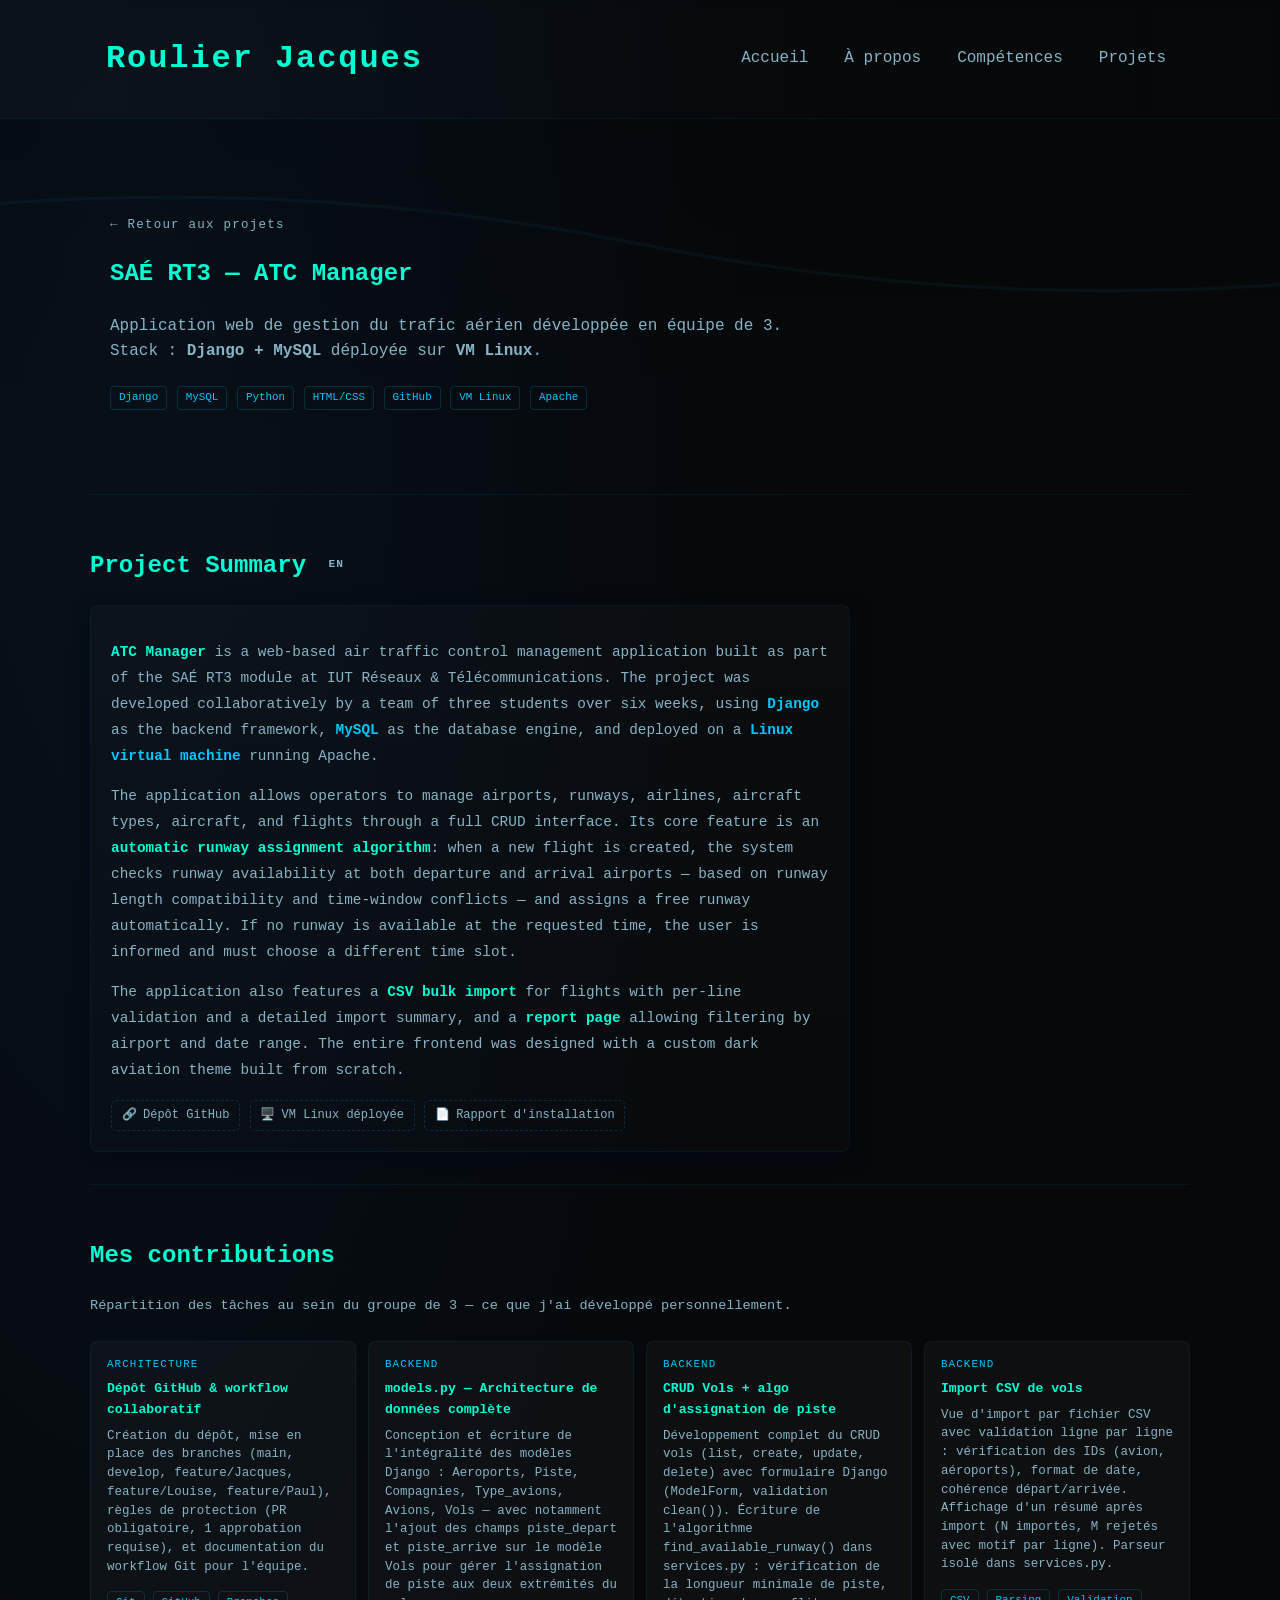
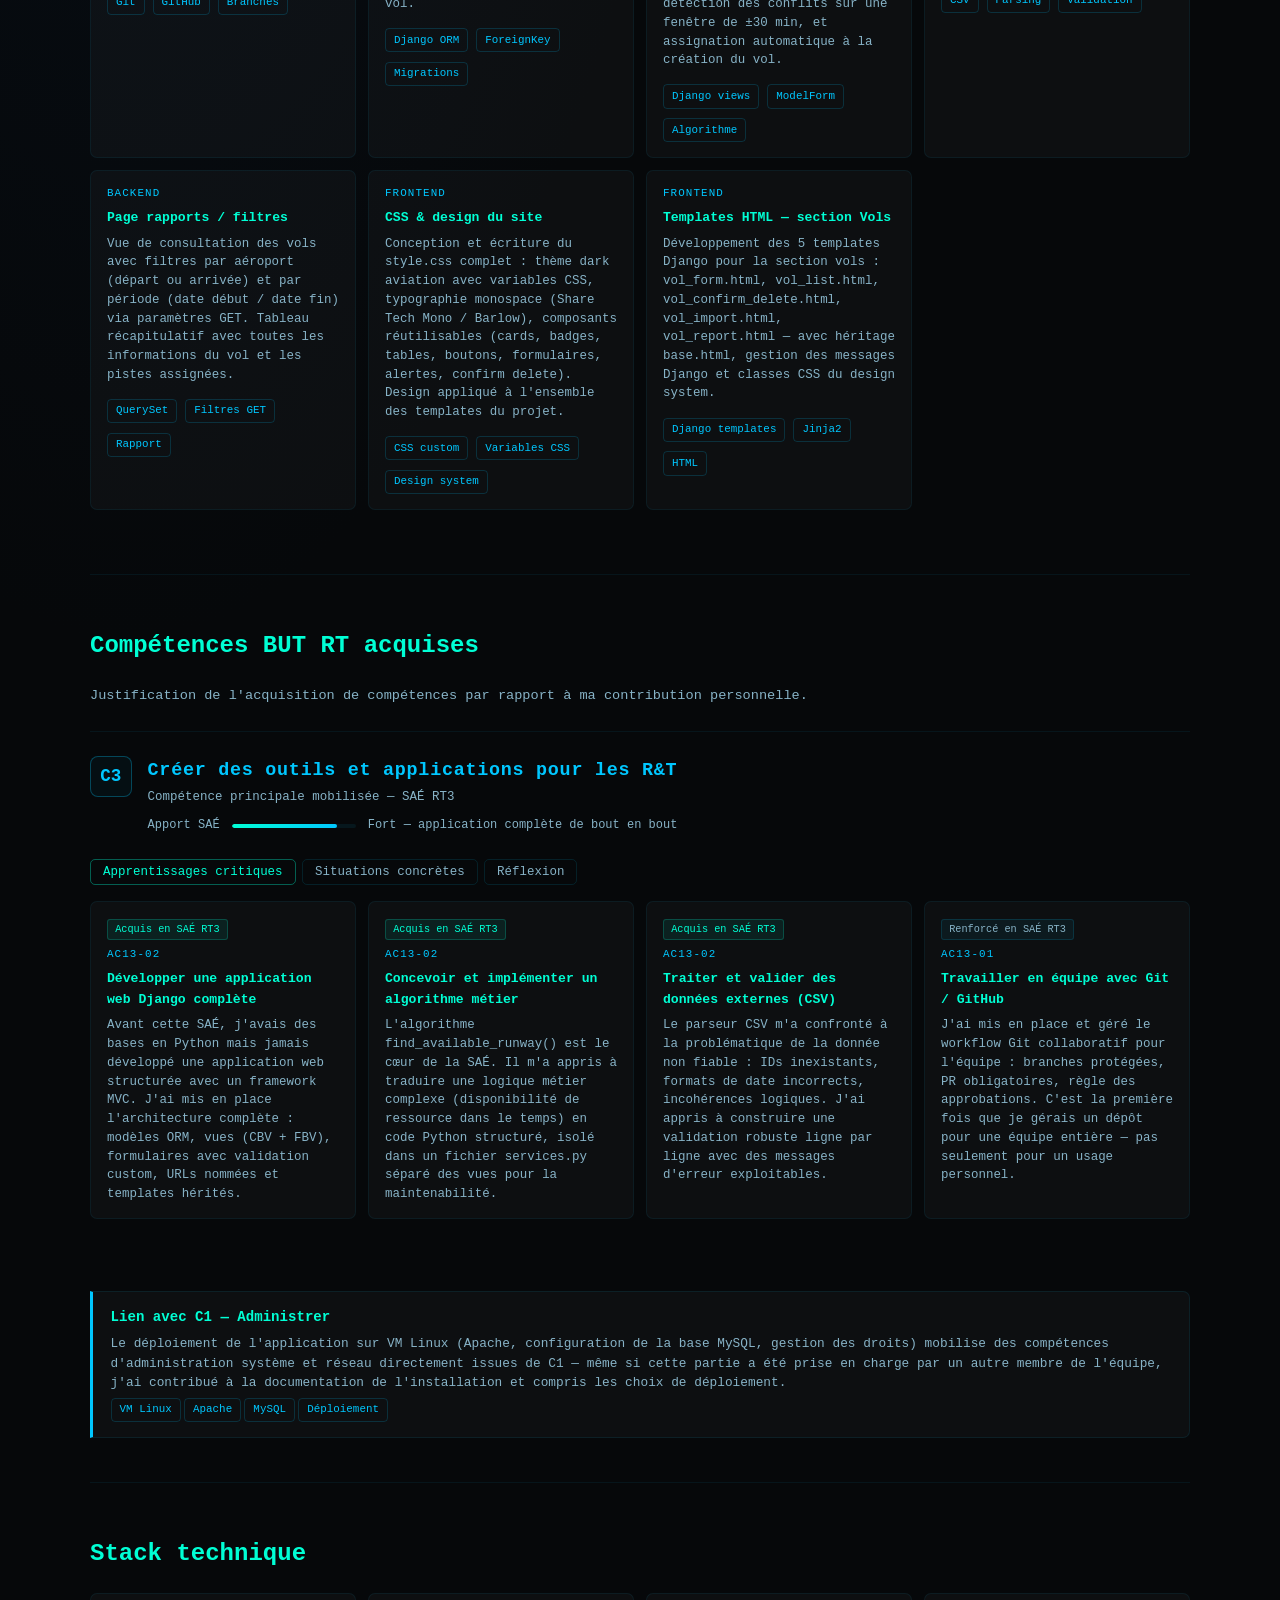
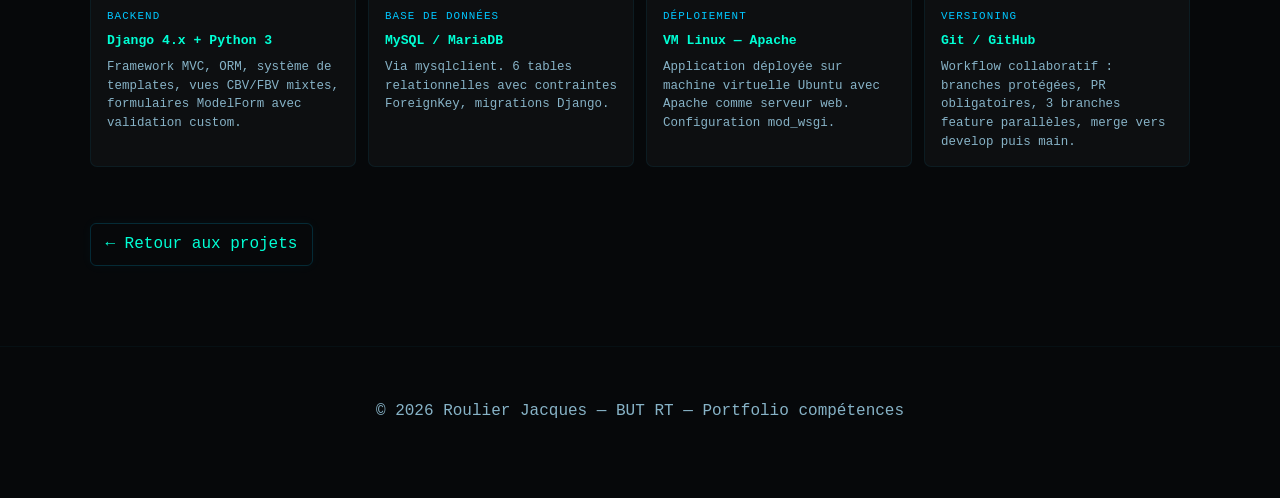
==== sae2.03.html @ eaa39a6b "Add initial HTML structure for SAÉ RT3 project This file is a complete HTML document for the SAÉ RT3" ====
<!doctype html>
<html lang="fr">
<head>
	<meta charset="utf-8">
	<meta http-equiv="X-UA-Compatible" content="IE=edge">
	<meta name="viewport" content="width=device-width, initial-scale=1">
	<meta name="description" content="SAÉ RT3 — ATC Manager — Fiche projet portfolio BUT RT Roulier Jacques">
	<meta name="author" content="Roulier Jacques">
	<meta name="theme-color" content="#06080a">
	<title>SAÉ RT3 — ATC Manager — Roulier Jacques</title>
	<link rel="icon" href="favicon.ico">
	<link rel="stylesheet" href="styles.css">
</head>
<body class="cyber">
	<a class="skip-link" href="#main">Aller au contenu</a>
	<header class="site-header">
		<div class="container header-inner">
			<h1 class="site-title"><a href="index.html">Roulier Jacques</a></h1>
			<nav class="main-nav" aria-label="Navigation principale">
				<ul>
					<li><a href="index.html#accueil">Accueil</a></li>
					<li><a href="index.html#apropos">À propos</a></li>
					<li><a href="index.html#competences">Compétences</a></li>
					<li><a href="index.html#projets">Projets</a></li>
				</ul>
			</nav>
		</div>
	</header>

	<main id="main" role="main">

		<!-- ── HERO ── -->
		<section class="hero">
			<div class="container">
				<p style="font-size:0.78rem;color:var(--muted);letter-spacing:0.1em;margin-bottom:0.5rem;">
					<a href="index.html#projets" style="color:var(--muted);text-decoration:none;">← Retour aux projets</a>
				</p>
				<h2>SAÉ RT3 — ATC Manager</h2>
				<p class="lead">
					Application web de gestion du trafic aérien développée en équipe de 3.<br>
					Stack : <strong>Django + MySQL</strong> déployée sur <strong>VM Linux</strong>.
				</p>
				<div style="display:flex;flex-wrap:wrap;gap:0.4rem;margin-top:1rem;">
					<span class="tag">Django</span>
					<span class="tag">MySQL</span>
					<span class="tag">Python</span>
					<span class="tag">HTML/CSS</span>
					<span class="tag">GitHub</span>
					<span class="tag">VM Linux</span>
					<span class="tag">Apache</span>
				</div>
			</div>
		</section>

		<!-- ── ENGLISH SUMMARY ── -->
		<section class="container" style="padding:2rem 0;border-top:1px solid rgba(0,200,255,0.07);">
			<h2>Project Summary <span style="font-size:0.7rem;color:var(--muted);letter-spacing:0.1em;vertical-align:middle;margin-left:0.5rem;">EN</span></h2>
			<div class="card" style="max-width:760px;">
				<p style="color:var(--muted);font-size:0.9rem;line-height:1.8;">
					<strong style="color:var(--neon);">ATC Manager</strong> is a web-based air traffic control management application
					built as part of the SAÉ RT3 module at IUT Réseaux &amp; Télécommunications.
					The project was developed collaboratively by a team of three students over six weeks,
					using <strong style="color:var(--accent);">Django</strong> as the backend framework,
					<strong style="color:var(--accent);">MySQL</strong> as the database engine,
					and deployed on a <strong style="color:var(--accent);">Linux virtual machine</strong>
					running Apache.
				</p>
				<p style="color:var(--muted);font-size:0.9rem;line-height:1.8;margin-top:0.75rem;">
					The application allows operators to manage airports, runways, airlines, aircraft types,
					aircraft, and flights through a full CRUD interface. Its core feature is an
					<strong style="color:var(--neon);">automatic runway assignment algorithm</strong>:
					when a new flight is created, the system checks runway availability at both
					departure and arrival airports — based on runway length compatibility and
					time-window conflicts — and assigns a free runway automatically.
					If no runway is available at the requested time, the user is informed and must
					choose a different time slot.
				</p>
				<p style="color:var(--muted);font-size:0.9rem;line-height:1.8;margin-top:0.75rem;">
					The application also features a <strong style="color:var(--neon);">CSV bulk import</strong>
					for flights with per-line validation and a detailed import summary,
					and a <strong style="color:var(--neon);">report page</strong> allowing filtering
					by airport and date range. The entire frontend was designed with a custom
					dark aviation theme built from scratch.
				</p>
				<div class="proof-row" style="margin-top:1rem;">
					<div class="proof-badge"><span>🔗</span> Dépôt GitHub</div>
					<div class="proof-badge"><span>🖥️</span> VM Linux déployée</div>
					<div class="proof-badge"><span>📄</span> Rapport d'installation</div>
				</div>
			</div>
		</section>

		<!-- ── MES CONTRIBUTIONS ── -->
		<section class="container" style="padding:2rem 0;border-top:1px solid rgba(0,200,255,0.07);">
			<h2>Mes contributions</h2>
			<p style="color:var(--muted);font-size:0.85rem;margin-bottom:1.5rem;">
				Répartition des tâches au sein du groupe de 3 — ce que j'ai développé personnellement.
			</p>

			<div class="ac-grid" style="margin-bottom:2rem;">

				<div class="ac-item">
					<div class="ac-code">ARCHITECTURE</div>
					<div class="ac-label">Dépôt GitHub & workflow collaboratif</div>
					<div class="ac-desc">
						Création du dépôt, mise en place des branches (<code>main</code>, <code>develop</code>,
						<code>feature/Jacques</code>, <code>feature/Louise</code>, <code>feature/Paul</code>),
						règles de protection (PR obligatoire, 1 approbation requise), et documentation
						du workflow Git pour l'équipe.
					</div>
					<div style="display:flex;flex-wrap:wrap;gap:0.3rem;margin-top:0.6rem;">
						<span class="tag">Git</span><span class="tag">GitHub</span><span class="tag">Branches</span>
					</div>
				</div>

				<div class="ac-item">
					<div class="ac-code">BACKEND</div>
					<div class="ac-label">models.py — Architecture de données complète</div>
					<div class="ac-desc">
						Conception et écriture de l'intégralité des modèles Django :
						<code>Aeroports</code>, <code>Piste</code>, <code>Compagnies</code>,
						<code>Type_avions</code>, <code>Avions</code>, <code>Vols</code>
						— avec notamment l'ajout des champs <code>piste_depart</code> et
						<code>piste_arrive</code> sur le modèle <code>Vols</code> pour gérer
						l'assignation de piste aux deux extrémités du vol.
					</div>
					<div style="display:flex;flex-wrap:wrap;gap:0.3rem;margin-top:0.6rem;">
						<span class="tag">Django ORM</span><span class="tag">ForeignKey</span><span class="tag">Migrations</span>
					</div>
				</div>

				<div class="ac-item">
					<div class="ac-code">BACKEND</div>
					<div class="ac-label">CRUD Vols + algo d'assignation de piste</div>
					<div class="ac-desc">
						Développement complet du CRUD vols (list, create, update, delete) avec formulaire
						Django (ModelForm, validation <code>clean()</code>). Écriture de l'algorithme
						<code>find_available_runway()</code> dans <code>services.py</code> :
						vérification de la longueur minimale de piste, détection des conflits sur une
						fenêtre de ±30 min, et assignation automatique à la création du vol.
					</div>
					<div style="display:flex;flex-wrap:wrap;gap:0.3rem;margin-top:0.6rem;">
						<span class="tag">Django views</span><span class="tag">ModelForm</span><span class="tag">Algorithme</span>
					</div>
				</div>

				<div class="ac-item">
					<div class="ac-code">BACKEND</div>
					<div class="ac-label">Import CSV de vols</div>
					<div class="ac-desc">
						Vue d'import par fichier CSV avec validation ligne par ligne :
						vérification des IDs (avion, aéroports), format de date, cohérence
						départ/arrivée. Affichage d'un résumé après import (N importés, M rejetés
						avec motif par ligne). Parseur isolé dans <code>services.py</code>.
					</div>
					<div style="display:flex;flex-wrap:wrap;gap:0.3rem;margin-top:0.6rem;">
						<span class="tag">CSV</span><span class="tag">Parsing</span><span class="tag">Validation</span>
					</div>
				</div>

				<div class="ac-item">
					<div class="ac-code">BACKEND</div>
					<div class="ac-label">Page rapports / filtres</div>
					<div class="ac-desc">
						Vue de consultation des vols avec filtres par aéroport (départ ou arrivée)
						et par période (date début / date fin) via paramètres GET. Tableau récapitulatif
						avec toutes les informations du vol et les pistes assignées.
					</div>
					<div style="display:flex;flex-wrap:wrap;gap:0.3rem;margin-top:0.6rem;">
						<span class="tag">QuerySet</span><span class="tag">Filtres GET</span><span class="tag">Rapport</span>
					</div>
				</div>

				<div class="ac-item">
					<div class="ac-code">FRONTEND</div>
					<div class="ac-label">CSS & design du site</div>
					<div class="ac-desc">
						Conception et écriture du <code>style.css</code> complet : thème dark aviation
						avec variables CSS, typographie monospace (Share Tech Mono / Barlow),
						composants réutilisables (cards, badges, tables, boutons, formulaires,
						alertes, confirm delete). Design appliqué à l'ensemble des templates du projet.
					</div>
					<div style="display:flex;flex-wrap:wrap;gap:0.3rem;margin-top:0.6rem;">
						<span class="tag">CSS custom</span><span class="tag">Variables CSS</span><span class="tag">Design system</span>
					</div>
				</div>

				<div class="ac-item">
					<div class="ac-code">FRONTEND</div>
					<div class="ac-label">Templates HTML — section Vols</div>
					<div class="ac-desc">
						Développement des 5 templates Django pour la section vols :
						<code>vol_form.html</code>, <code>vol_list.html</code>,
						<code>vol_confirm_delete.html</code>, <code>vol_import.html</code>,
						<code>vol_report.html</code> — avec héritage <code>base.html</code>,
						gestion des messages Django et classes CSS du design system.
					</div>
					<div style="display:flex;flex-wrap:wrap;gap:0.3rem;margin-top:0.6rem;">
						<span class="tag">Django templates</span><span class="tag">Jinja2</span><span class="tag">HTML</span>
					</div>
				</div>

			</div>
		</section>

		<!-- ── COMPÉTENCES ACQUISES ── -->
		<section class="container" style="padding:2rem 0;border-top:1px solid rgba(0,200,255,0.07);">
			<h2>Compétences BUT RT acquises</h2>
			<p style="color:var(--muted);font-size:0.85rem;margin-bottom:1.5rem;">
				Justification de l'acquisition de compétences par rapport à ma contribution personnelle.
			</p>

			<!-- C3 -->
			<div class="competence-section" style="padding-top:1.5rem;border-top:1px solid rgba(0,200,255,0.07);">
				<div class="competence-header">
					<div class="competence-badge">C3</div>
					<div>
						<h3 class="competence-title">Créer des outils et applications pour les R&T</h3>
						<p class="competence-subtitle">Compétence principale mobilisée — SAÉ RT3</p>
						<div class="level-bar">
							<span>Apport SAÉ</span>
							<div class="bar-track"><div class="bar-fill" style="width:85%"></div></div>
							<span>Fort — application complète de bout en bout</span>
						</div>
					</div>
				</div>

				<div class="tabs">
					<button class="tab-btn active" onclick="switchTab(this,'rt3-c3-ac')">Apprentissages critiques</button>
					<button class="tab-btn" onclick="switchTab(this,'rt3-c3-sit')">Situations concrètes</button>
					<button class="tab-btn" onclick="switchTab(this,'rt3-c3-ref')">Réflexion</button>
				</div>

				<div id="rt3-c3-ac" class="tab-panel active">
					<div class="ac-grid">
						<div class="ac-item">
							<div class="ac-origin nouveau">Acquis en SAÉ RT3</div>
							<div class="ac-code">AC13-02</div>
							<div class="ac-label">Développer une application web Django complète</div>
							<div class="ac-desc">
								Avant cette SAÉ, j'avais des bases en Python mais jamais développé
								une application web structurée avec un framework MVC. J'ai mis en place
								l'architecture complète : modèles ORM, vues (CBV + FBV), formulaires
								avec validation custom, URLs nommées et templates hérités.
							</div>
						</div>
						<div class="ac-item">
							<div class="ac-origin nouveau">Acquis en SAÉ RT3</div>
							<div class="ac-code">AC13-02</div>
							<div class="ac-label">Concevoir et implémenter un algorithme métier</div>
							<div class="ac-desc">
								L'algorithme <code>find_available_runway()</code> est le cœur de la SAÉ.
								Il m'a appris à traduire une logique métier complexe (disponibilité
								de ressource dans le temps) en code Python structuré, isolé dans
								un fichier <code>services.py</code> séparé des vues pour la maintenabilité.
							</div>
						</div>
						<div class="ac-item">
							<div class="ac-origin nouveau">Acquis en SAÉ RT3</div>
							<div class="ac-code">AC13-02</div>
							<div class="ac-label">Traiter et valider des données externes (CSV)</div>
							<div class="ac-desc">
								Le parseur CSV m'a confronté à la problématique de la donnée non fiable :
								IDs inexistants, formats de date incorrects, incohérences logiques.
								J'ai appris à construire une validation robuste ligne par ligne avec
								des messages d'erreur exploitables.
							</div>
						</div>
						<div class="ac-item">
							<div class="ac-origin renforce">Renforcé en SAÉ RT3</div>
							<div class="ac-code">AC13-01</div>
							<div class="ac-label">Travailler en équipe avec Git / GitHub</div>
							<div class="ac-desc">
								J'ai mis en place et géré le workflow Git collaboratif pour l'équipe :
								branches protégées, PR obligatoires, règle des approbations. C'est la
								première fois que je gérais un dépôt pour une équipe entière — pas
								seulement pour un usage personnel.
							</div>
						</div>
					</div>
				</div>

				<div id="rt3-c3-sit" class="tab-panel">
					<div class="situation-card">
						<h4>Création du dépôt et workflow Git pour l'équipe</h4>
						<p>
							Mise en place du dépôt GitHub avant le démarrage du développement :
							branches <code>main</code>, <code>develop</code>, <code>feature/*</code>,
							règles de protection (PR + approbation), documentation du workflow
							pour que les deux autres étudiants sachent comment travailler.
							Sans cette mise en place, les conflits de merge auraient été incontrôlables.
						</p>
						<div><span class="tag">GitHub</span><span class="tag">Git workflow</span><span class="tag">Branch protection</span></div>
					</div>
					<div class="situation-card">
						<h4>Conception de l'architecture de données (models.py)</h4>
						<p>
							Écriture de l'intégralité des modèles Django en amont — Aeroports, Piste,
							Compagnies, Type_avions, Avions, Vols — avec les ForeignKey, related_names,
							et les champs <code>piste_depart</code> / <code>piste_arrive</code> que j'ai
							ajoutés pour répondre au besoin de l'algorithme. Les deux autres étudiants
							ont développé leurs CRUDs à partir de ces modèles.
						</p>
						<div><span class="tag">Django ORM</span><span class="tag">ForeignKey</span><span class="tag">Conception BDD</span></div>
					</div>
					<div class="situation-card">
						<h4>Implémentation de l'algorithme d'assignation de piste</h4>
						<p>
							L'algorithme vérifie pour chaque vol créé : pistes compatibles en longueur,
							absence de conflit dans une fenêtre de ±30 min, disponibilité à l'aéroport
							de départ ET d'arrivée. Si toutes les pistes sont occupées, le vol est refusé
							avec un message explicite. Isolé dans <code>services.py</code> pour être
							réutilisable et testable indépendamment des vues.
						</p>
						<div><span class="tag">Python</span><span class="tag">Django ORM</span><span class="tag">Algorithme</span><span class="tag">services.py</span></div>
					</div>
					<div class="situation-card">
						<h4>Design system CSS — thème dark aviation</h4>
						<p>
							Conception du <code>style.css</code> complet à partir de zéro : variables CSS,
							composants réutilisables (boutons, tables, cards, badges, formulaires, alertes).
							Le design a été appliqué à l'ensemble des templates du projet — pas seulement
							à ma section vols — pour assurer la cohérence visuelle de l'application.
						</p>
						<div><span class="tag">CSS custom</span><span class="tag">Design system</span><span class="tag">Variables CSS</span></div>
					</div>
				</div>

				<div id="rt3-c3-ref" class="tab-panel">
					<div class="reflexion-block">
						<strong>Ce que cette SAÉ m'a vraiment appris :</strong><br><br>
						La SAÉ RT3 est le projet le plus complet que j'ai réalisé en BUT. Ce qui m'a le plus
						appris, c'est la <strong>séparation des responsabilités</strong> dans un projet
						réel : l'algorithme dans <code>services.py</code>, les vues dans <code>views.py</code>,
						les formulaires dans <code>forms.py</code>. Avant, j'aurais tout mis dans un seul
						fichier sans me poser la question.<br><br>
						La gestion du <strong>dépôt GitHub en équipe</strong> a aussi été un apprentissage
						concret. Mettre en place des règles de protection et un workflow de PR n'est pas
						complexe techniquement, mais c'est ce qui a évité les conflits et les écrasements
						de code pendant les 6 semaines du projet.<br><br>
						L'algorithme de vérification de piste m'a confronté à un problème que je n'avais
						pas anticipé : <strong>la disponibilité d'une ressource dans le temps</strong>
						est un problème classique mais non trivial. Comment définir une fenêtre de
						conflit ? Comment gérer le cas où l'aéroport n'a aucune piste compatible en
						longueur ? Ces cas limites m'ont appris à penser à la robustesse avant même de
						coder.<br><br>
						Ce que je veux approfondir : les tests unitaires Django (<code>TestCase</code>)
						pour valider l'algorithme automatiquement, et l'intégration continue via
						GitHub Actions.
					</div>
				</div>
			</div>

			<!-- C1 lien -->
			<div class="situation-card" style="margin-top:1.5rem;">
				<h4>Lien avec C1 — Administrer</h4>
				<p>
					Le déploiement de l'application sur VM Linux (Apache, configuration de la base
					MySQL, gestion des droits) mobilise des compétences d'administration système
					et réseau directement issues de C1 — même si cette partie a été prise en charge
					par un autre membre de l'équipe, j'ai contribué à la documentation de
					l'installation et compris les choix de déploiement.
				</p>
				<div><span class="tag">VM Linux</span><span class="tag">Apache</span><span class="tag">MySQL</span><span class="tag">Déploiement</span></div>
			</div>
		</section>

		<!-- ── STACK TECHNIQUE ── -->
		<section class="container" style="padding:2rem 0;border-top:1px solid rgba(0,200,255,0.07);">
			<h2>Stack technique</h2>
			<div class="ac-grid">
				<div class="ac-item">
					<div class="ac-code">BACKEND</div>
					<div class="ac-label">Django 4.x + Python 3</div>
					<div class="ac-desc">Framework MVC, ORM, système de templates, vues CBV/FBV mixtes, formulaires ModelForm avec validation custom.</div>
				</div>
				<div class="ac-item">
					<div class="ac-code">BASE DE DONNÉES</div>
					<div class="ac-label">MySQL / MariaDB</div>
					<div class="ac-desc">Via <code>mysqlclient</code>. 6 tables relationnelles avec contraintes ForeignKey, migrations Django.</div>
				</div>
				<div class="ac-item">
					<div class="ac-code">DÉPLOIEMENT</div>
					<div class="ac-label">VM Linux — Apache</div>
					<div class="ac-desc">Application déployée sur machine virtuelle Ubuntu avec Apache comme serveur web. Configuration <code>mod_wsgi</code>.</div>
				</div>
				<div class="ac-item">
					<div class="ac-code">VERSIONING</div>
					<div class="ac-label">Git / GitHub</div>
					<div class="ac-desc">Workflow collaboratif : branches protégées, PR obligatoires, 3 branches feature parallèles, merge vers develop puis main.</div>
				</div>
			</div>
		</section>

		<!-- ── RETOUR PROJETS ── -->
		<section class="container" style="padding:1.5rem 0 3rem;">
			<a class="btn" href="index.html#projets">← Retour aux projets</a>
		</section>

	</main>

	<footer class="site-footer">
		<div class="container">
			<p>&copy; 2026 Roulier Jacques — BUT RT — Portfolio compétences</p>
		</div>
	</footer>

	<script>
		function switchTab(btn, panelId) {
			const section = btn.closest('.competence-section');
			section.querySelectorAll('.tab-btn').forEach(b => b.classList.remove('active'));
			section.querySelectorAll('.tab-panel').forEach(p => p.classList.remove('active'));
			btn.classList.add('active');
			document.getElementById(panelId).classList.add('active');
		}
	</script>
</body>
</html>
---- styles.css ----
/* Thème cybersécurité — sombre néon */
:root {
	--bg: #06080a;
	--panel: #071021;
	--neon: #00ffd5;
	--accent: #00c7ff;
	--muted: #87b3c7;
	--glass: rgba(255, 255, 255, 0.03);
}

* {
	box-sizing: border-box;
}

body {
	margin: 0;
	font-family: ui-monospace, SFMono-Regular, Menlo, Monaco, "Roboto Mono",
		monospace;
	background: radial-gradient(ellipse at 10% 10%, #07101a 0%, var(--bg) 40%),
		var(--bg);
	color: var(--neon);
	line-height: 1.6;
}

.container {
	max-width: 1100px;
	margin: 0 auto;
	padding: 1.25rem;
}

.skip-link {
	position: absolute;
	left: -999px;
}

.skip-link:focus {
	left: 1rem;
	top: 1rem;
	padding: 0.5rem 0.75rem;
	background: #000;
	color: var(--neon);
	border-radius: 4px;
}

.site-header {
	background: linear-gradient(90deg, rgba(255, 255, 255, 0.02), transparent);
	border-bottom: 1px solid rgba(0, 200, 255, 0.06);
	backdrop-filter: blur(4px);
}

.header-inner {
	display: flex;
	align-items: center;
	justify-content: space-between;
	padding: 0.75rem 1rem;
}

.site-title a {
	color: var(--neon);
	text-decoration: none;
	font-weight: 700;
	letter-spacing: 0.06em;
}

.main-nav ul {
	list-style: none;
	margin: 0;
	padding: 0;
	display: flex;
	gap: 1.25rem;
}

.main-nav a {
	color: var(--muted);
	text-decoration: none;
	padding: 0.25rem 0.5rem;
	border-radius: 4px;
}

.main-nav a:hover {
	color: var(--neon);
	text-shadow: 0 0 8px rgba(0, 255, 213, 0.2);
}

.hero {
	background: linear-gradient(180deg, rgba(0, 0, 0, 0.12), transparent),
		url('data:image/svg+xml;utf8,<svg xmlns="http://www.w3.org/2000/svg" width="600" height="120" viewBox="0 0 600 120"><g fill="none" stroke="%2300c7ff" stroke-opacity="0.06" stroke-width="1"><path d="M0 40 Q150 10 300 40 T600 40"/></g></svg>') center/cover no-repeat;
	padding: 4rem 0;
}

.hero .lead {
	color: var(--muted);
	max-width: 70%;
}

.btn {
	display: inline-block;
	padding: 0.5rem 0.9rem;
	background: transparent;
	color: var(--neon);
	border: 1px solid rgba(0, 199, 255, 0.18);
	border-radius: 6px;
	text-decoration: none;
	box-shadow: 0 0 12px rgba(0, 199, 255, 0.04);
}

.about,
.projects {
	padding: 2rem 0;
}

.skills {
	display: flex;
	flex-wrap: wrap;
	gap: 0.5rem;
}

.skills li {
	background: linear-gradient(90deg, rgba(255, 255, 255, 0.02), transparent);
	padding: 0.4rem 0.7rem;
	border: 1px solid rgba(0, 200, 255, 0.06);
	border-radius: 6px;
	color: var(--muted);
}

.grid {
	display: grid;
	grid-template-columns: repeat(auto-fit, minmax(260px, 1fr));
	gap: 1rem;
}

.card {
	background: linear-gradient(180deg,
			rgba(255, 255, 255, 0.02),
			rgba(255, 255, 255, 0.01));
	padding: 1.25rem;
	border-radius: 8px;
	border: 1px solid rgba(0, 200, 255, 0.06);
	box-shadow: 0 6px 18px rgba(2, 6, 23, 0.6);
}

.card h3 {
	color: var(--accent);
}

.card a {
	color: var(--neon);
	text-decoration: none;
}

.site-footer {
	border-top: 1px solid rgba(0, 200, 255, 0.04);
	padding: 1rem 0;
	margin-top: 2rem;
	text-align: center;
	color: var(--muted);
}

@media (max-width: 800px) {
	.main-nav ul {
		flex-direction: column;
		gap: 0.5rem;
	}

	.hero .lead {
		max-width: 100%;
	}
}

.competence-section {
	padding: 3rem 0;
	border-top: 1px solid rgba(0, 200, 255, 0.07);
}

.competence-header {
	display: flex;
	align-items: flex-start;
	gap: 1rem;
	margin-bottom: 1.5rem;
}

.competence-badge {
	flex-shrink: 0;
	width: 2.6rem;
	height: 2.6rem;
	border: 1px solid rgba(0, 199, 255, 0.3);
	border-radius: 8px;
	display: flex;
	align-items: center;
	justify-content: center;
	font-size: 1.1rem;
	font-weight: 700;
	color: var(--accent);
	background: rgba(0, 199, 255, 0.04);
}

.competence-title {
	margin: 0;
	font-size: 1.15rem;
	color: var(--accent);
	letter-spacing: 0.04em;
}

.competence-subtitle {
	margin: 0.2rem 0 0;
	font-size: 0.78rem;
	color: var(--muted);
}

.tabs {
	display: flex;
	gap: 0.4rem;
	margin-bottom: 1rem;
	flex-wrap: wrap;
}

.tab-btn {
	background: transparent;
	border: 1px solid rgba(0, 200, 255, 0.12);
	color: var(--muted);
	padding: 0.3rem 0.75rem;
	border-radius: 5px;
	cursor: pointer;
	font-family: inherit;
	font-size: 0.78rem;
	transition: color .15s, border-color .15s;
}

.tab-btn.active,
.tab-btn:hover {
	color: var(--neon);
	border-color: rgba(0, 255, 213, 0.35);
}

.tab-panel {
	display: none;
}

.tab-panel.active {
	display: block;
}

.ac-grid {
	display: grid;
	grid-template-columns: repeat(auto-fit, minmax(240px, 1fr));
	gap: 0.75rem;
}

.ac-item {
	background: var(--glass);
	border: 1px solid rgba(0, 200, 255, 0.07);
	border-radius: 7px;
	padding: 0.9rem 1rem;
}

.ac-code {
	font-size: 0.68rem;
	color: var(--accent);
	letter-spacing: 0.1em;
	margin-bottom: 0.3rem;
}

.ac-label {
	font-size: 0.82rem;
	color: var(--neon);
	font-weight: 600;
	margin-bottom: 0.4rem;
}

.ac-desc {
	font-size: 0.78rem;
	color: var(--muted);
	line-height: 1.5;
}

.ac-origin {
	display: inline-block;
	font-size: 0.64rem;
	padding: 0.1rem 0.45rem;
	border-radius: 3px;
	margin-bottom: 0.35rem;
}

.ac-origin.nouveau {
	background: rgba(0, 255, 213, 0.08);
	color: var(--neon);
	border: 1px solid rgba(0, 255, 213, 0.2);
}

.ac-origin.renforce {
	background: rgba(0, 199, 255, 0.06);
	color: var(--muted);
	border: 1px solid rgba(0, 199, 255, 0.15);
}

.situation-card {
	border: 1px solid rgba(0, 200, 255, 0.09);
	border-left: 3px solid var(--accent);
	border-radius: 0 7px 7px 0;
	padding: 0.9rem 1.1rem;
	margin-bottom: 0.75rem;
	background: var(--glass);
}

.situation-card h4 {
	margin: 0 0 0.3rem;
	font-size: 0.88rem;
	color: var(--neon);
}

.situation-card p {
	margin: 0;
	font-size: 0.8rem;
	color: var(--muted);
	line-height: 1.55;
}

.tag {
	display: inline-block;
	font-size: 0.68rem;
	padding: 0.15rem 0.5rem;
	border-radius: 4px;
	border: 1px solid rgba(0, 199, 255, 0.18);
	color: var(--accent);
	margin: 0.3rem 0.2rem 0 0;
}

.ce-list {
	list-style: none;
	padding: 0;
	margin: 0;
}

.ce-list li {
	display: flex;
	gap: 0.6rem;
	align-items: flex-start;
	padding: 0.5rem 0;
	border-bottom: 1px solid rgba(0, 200, 255, 0.05);
	font-size: 0.82rem;
	color: var(--muted);
}

.ce-list li::before {
	content: "›";
	color: var(--neon);
	flex-shrink: 0;
}

.reflexion-block {
	background: linear-gradient(135deg, rgba(0, 255, 213, 0.03), rgba(0, 199, 255, 0.02));
	border: 1px solid rgba(0, 255, 213, 0.1);
	border-radius: 8px;
	padding: 1.1rem 1.3rem;
	font-size: 0.85rem;
	color: var(--muted);
	line-height: 1.7;
}

.reflexion-block strong {
	color: var(--neon);
}

.proof-row {
	display: flex;
	flex-wrap: wrap;
	gap: 0.6rem;
	margin-top: 0.6rem;
}

.proof-badge {
	display: flex;
	align-items: center;
	gap: 0.4rem;
	font-size: 0.75rem;
	color: var(--muted);
	border: 1px dashed rgba(0, 200, 255, 0.18);
	border-radius: 5px;
	padding: 0.3rem 0.6rem;
}

.proof-badge span {
	color: var(--accent);
}

.level-bar {
	display: flex;
	align-items: center;
	gap: 0.75rem;
	margin-top: 0.5rem;
	font-size: 0.75rem;
	color: var(--muted);
}

.bar-track {
	flex: 1;
	height: 4px;
	background: rgba(0, 200, 255, 0.08);
	border-radius: 4px;
	overflow: hidden;
}

.bar-fill {
	height: 100%;
	border-radius: 4px;
	background: linear-gradient(90deg, var(--neon), var(--accent));
}

.timeline {
	position: relative;
	padding-left: 1.5rem;
}

.timeline::before {
	content: "";
	position: absolute;
	left: 0;
	top: 0.4rem;
	bottom: 0;
	width: 1px;
	background: rgba(0, 200, 255, 0.12);
}

.tl-item {
	position: relative;
	margin-bottom: 1.2rem;
}

.tl-item::before {
	content: "";
	position: absolute;
	left: -1.85rem;
	top: 0.45rem;
	width: 7px;
	height: 7px;
	border-radius: 50%;
	background: var(--accent);
	box-shadow: 0 0 8px rgba(0, 199, 255, 0.4);
}

.tl-date {
	font-size: 0.7rem;
	color: var(--accent);
	letter-spacing: 0.08em;
	margin-bottom: 0.2rem;
}

.tl-title {
	font-size: 0.9rem;
	color: var(--neon);
	font-weight: 600;
}

.tl-desc {
	font-size: 0.8rem;
	color: var(--muted);
	margin-top: 0.2rem;
	line-height: 1.5;
}

.comp-nav {
	display: flex;
	gap: 0.5rem;
	flex-wrap: wrap;
	margin-bottom: 2rem;
}

.comp-nav a {
	font-size: 0.78rem;
	padding: 0.35rem 0.8rem;
	border: 1px solid rgba(0, 200, 255, 0.14);
	border-radius: 5px;
	color: var(--muted);
	text-decoration: none;
	transition: color .15s, border-color .15s;
}

.comp-nav a:hover {
	color: var(--neon);
	border-color: rgba(0, 255, 213, 0.3);
}

.legend {
	display: flex;
	gap: 1.2rem;
	margin-bottom: 1.2rem;
	font-size: 0.74rem;
	color: var(--muted);
	flex-wrap: wrap;
}

.legend-item {
	display: flex;
	align-items: center;
	gap: 0.4rem;
}

h2 {
	color: var(--neon);
}

h3 {
	color: var(--accent);
}

@media (max-width: 600px) {
	.ac-grid {
		grid-template-columns: 1fr;
	}
}
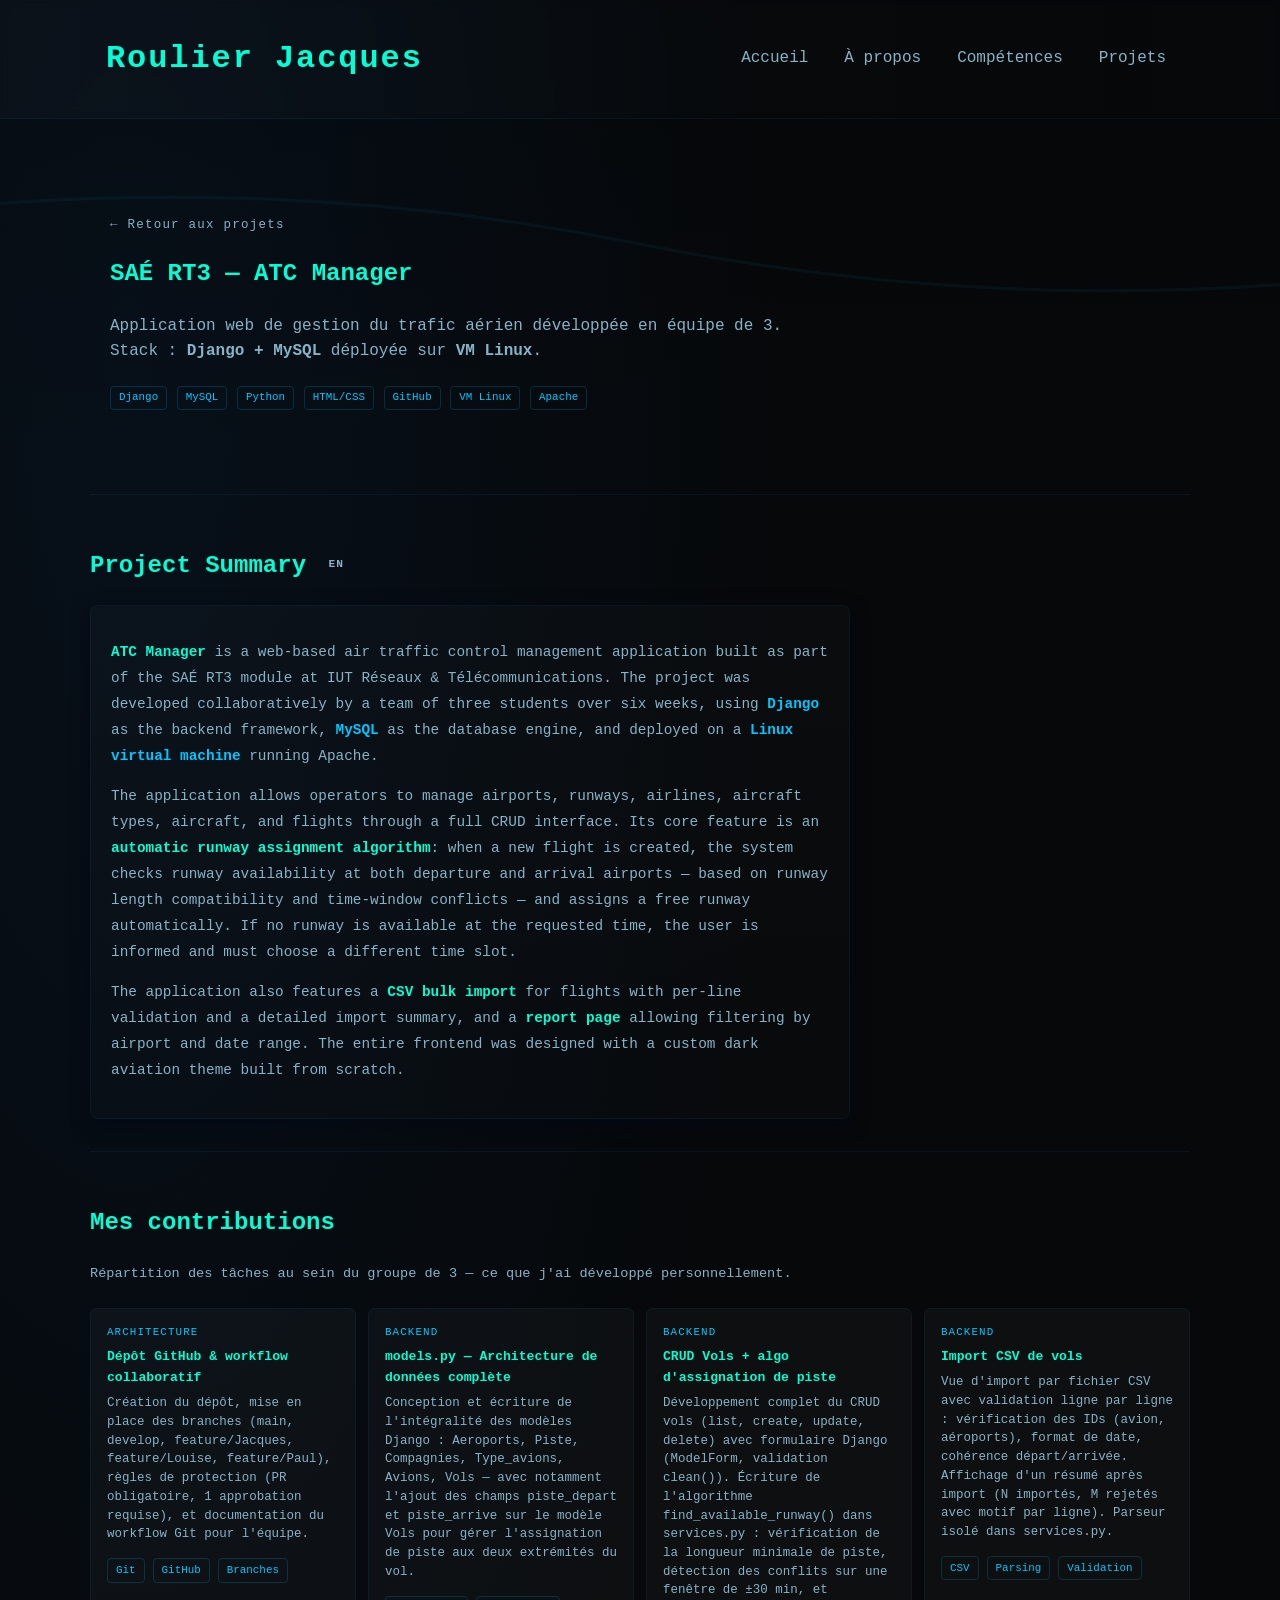
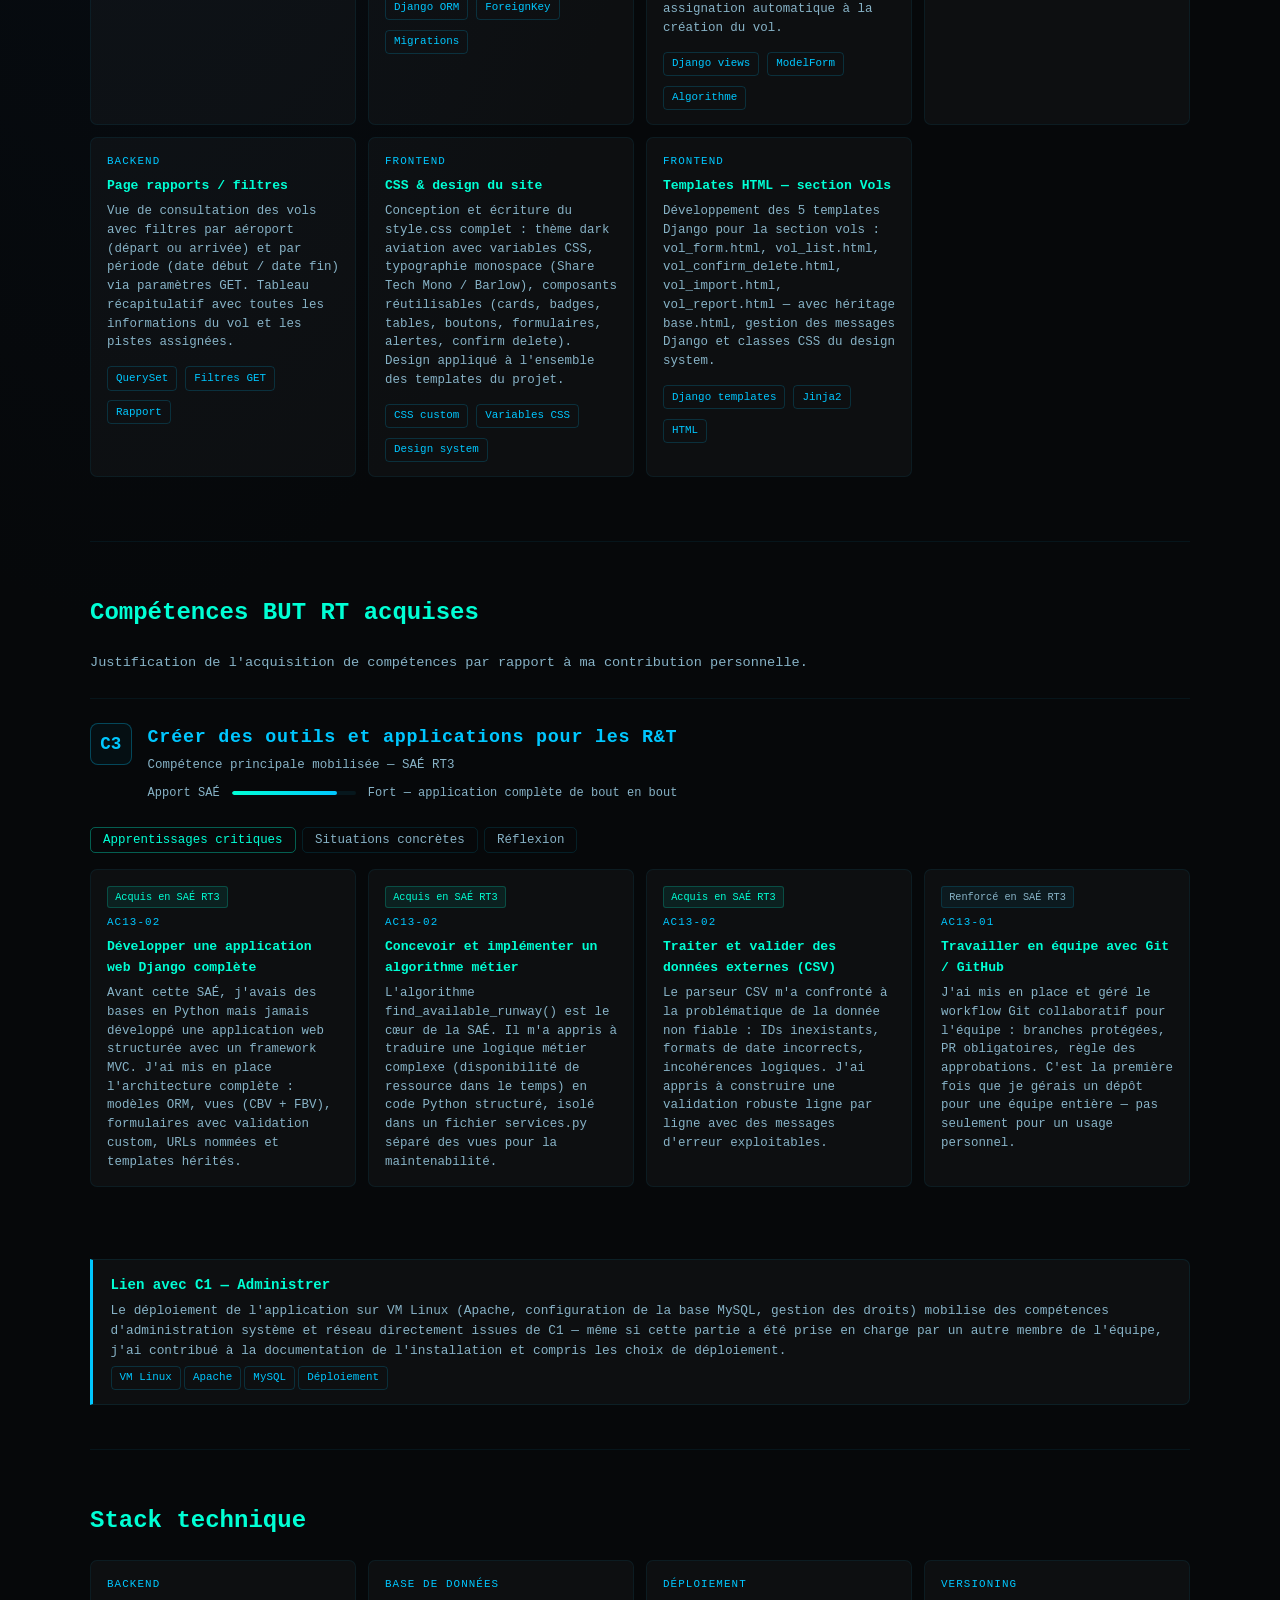
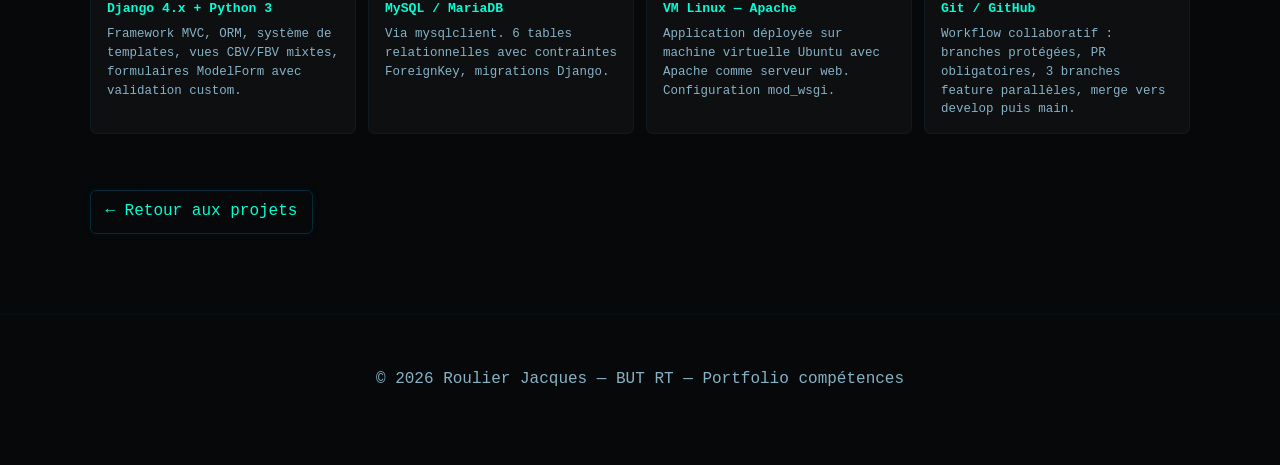
==== commit 980447b4: "Remove proof badges from sae2.03.html Removed proof badges section from the HTML." ====
--- a/sae2.03.html
+++ b/sae2.03.html
@@ -82,11 +82,6 @@
 					by airport and date range. The entire frontend was designed with a custom
 					dark aviation theme built from scratch.
 				</p>
-				<div class="proof-row" style="margin-top:1rem;">
-					<div class="proof-badge"><span>🔗</span> Dépôt GitHub</div>
-					<div class="proof-badge"><span>🖥️</span> VM Linux déployée</div>
-					<div class="proof-badge"><span>📄</span> Rapport d'installation</div>
-				</div>
 			</div>
 		</section>
 
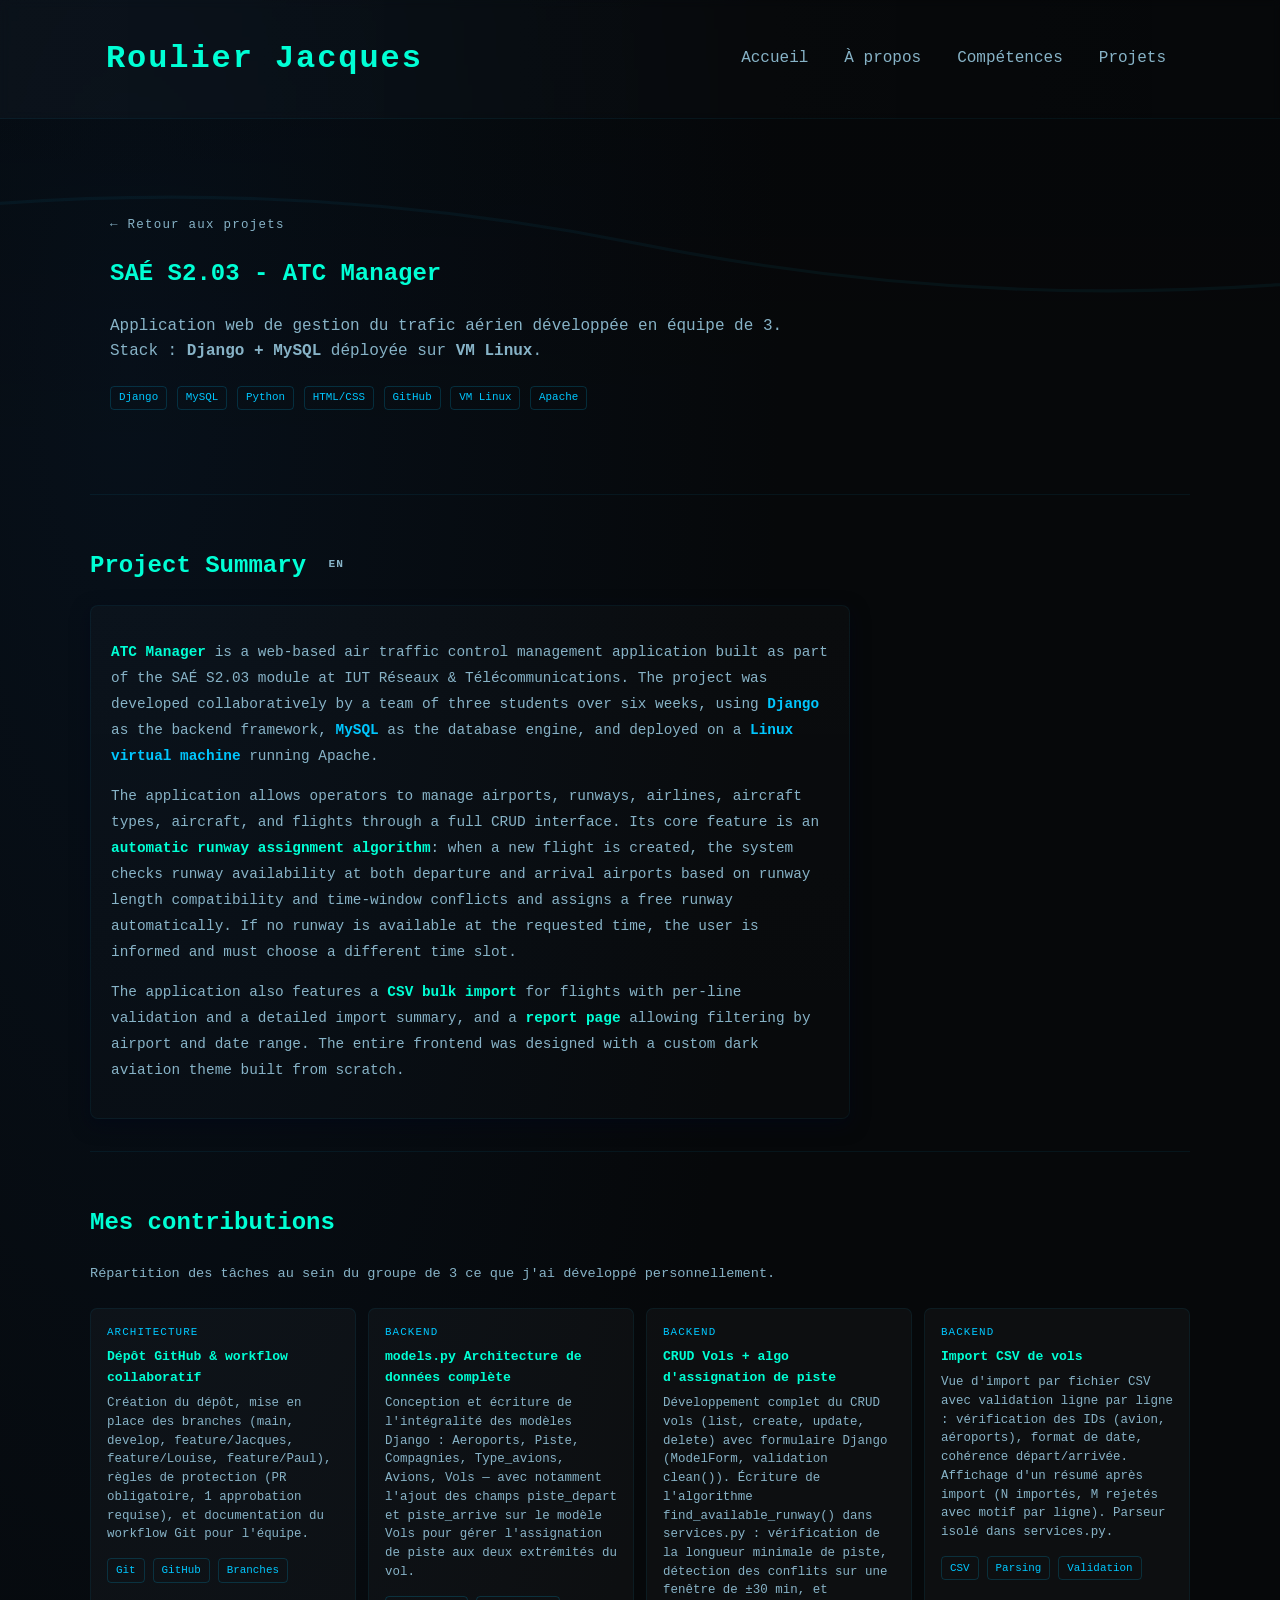
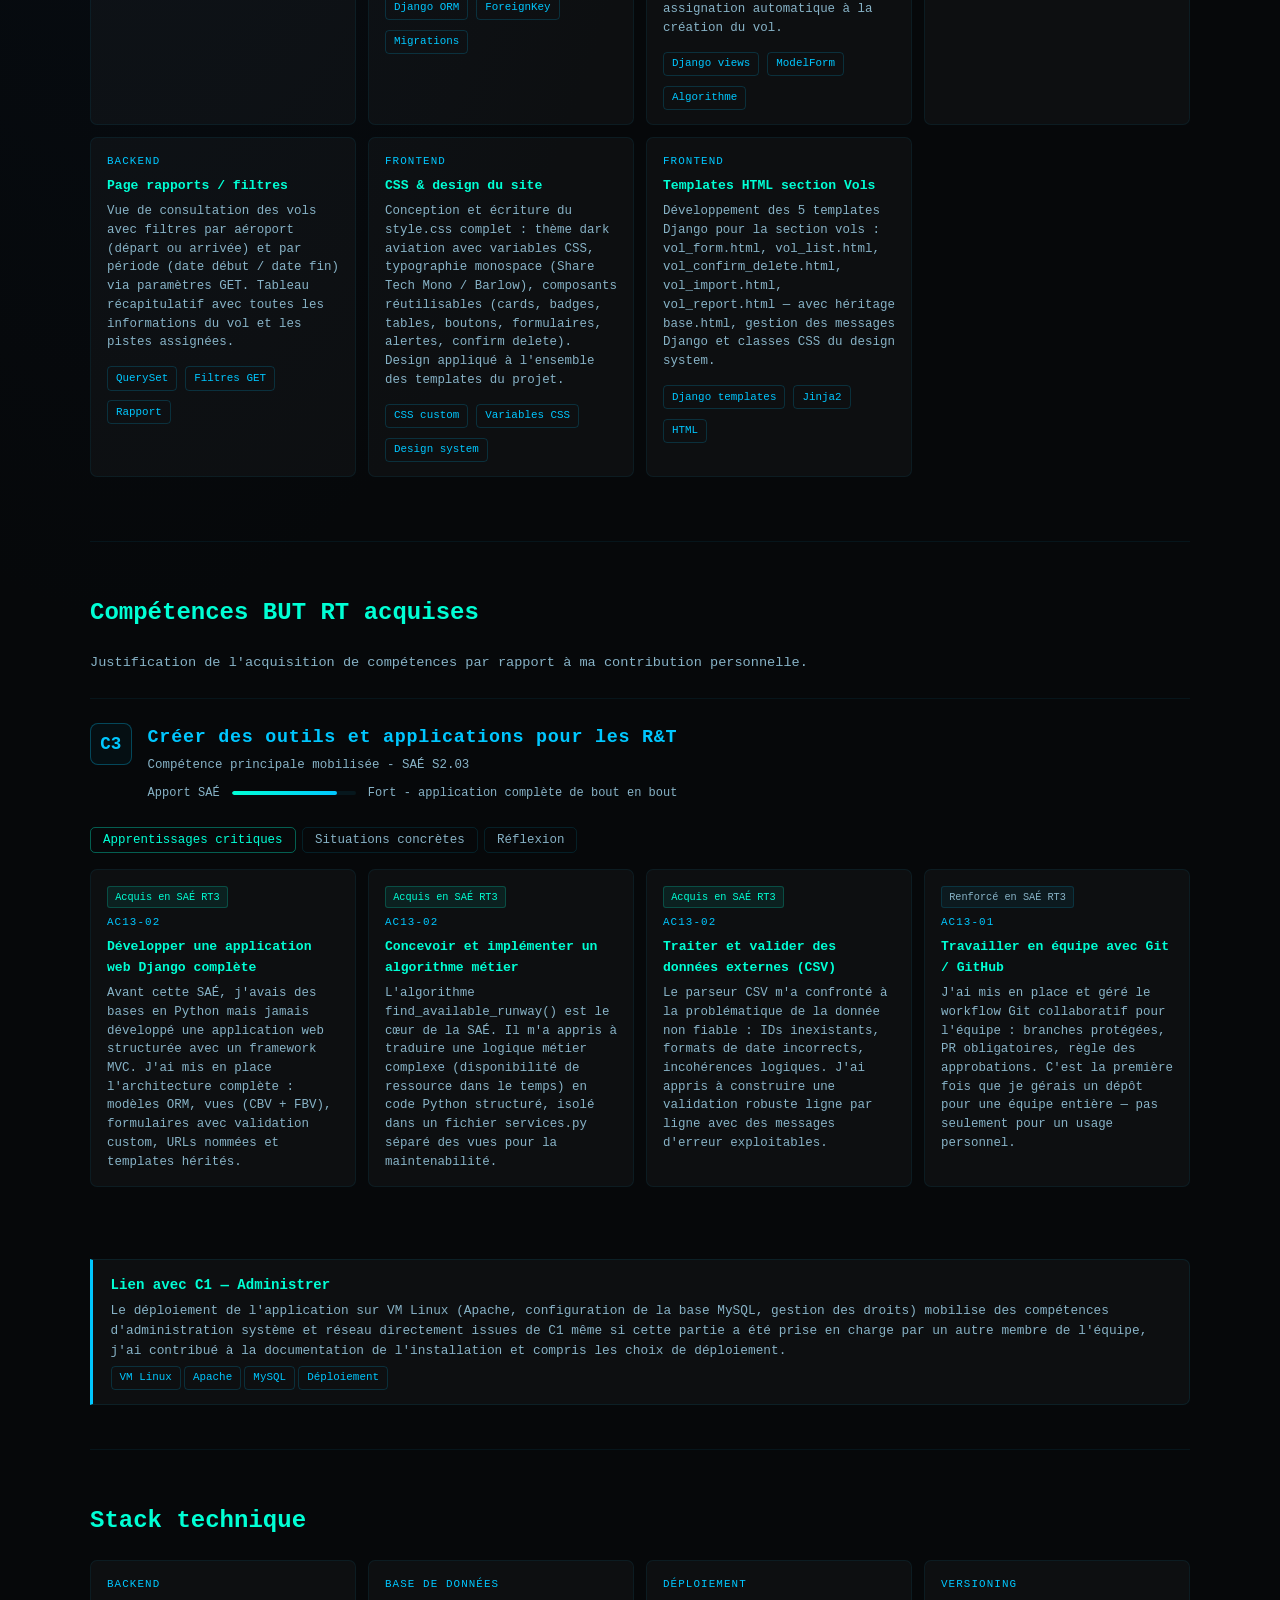
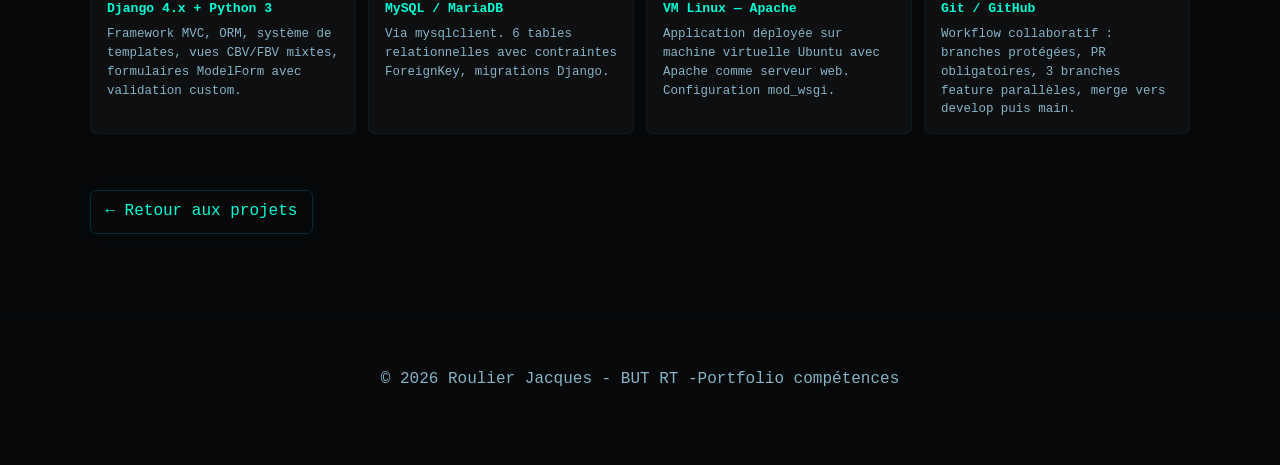
==== commit 56981a30: "Update title and section headers in sae2.03.html" ====
--- a/sae2.03.html
+++ b/sae2.03.html
@@ -7,7 +7,7 @@
 	<meta name="description" content="SAÉ RT3 — ATC Manager — Fiche projet portfolio BUT RT Roulier Jacques">
 	<meta name="author" content="Roulier Jacques">
 	<meta name="theme-color" content="#06080a">
-	<title>SAÉ RT3 — ATC Manager — Roulier Jacques</title>
+	<title>SAÉ RT3 - ATC Manager - Roulier Jacques</title>
 	<link rel="icon" href="favicon.ico">
 	<link rel="stylesheet" href="styles.css">
 </head>
@@ -35,7 +35,7 @@
 				<p style="font-size:0.78rem;color:var(--muted);letter-spacing:0.1em;margin-bottom:0.5rem;">
 					<a href="index.html#projets" style="color:var(--muted);text-decoration:none;">← Retour aux projets</a>
 				</p>
-				<h2>SAÉ RT3 — ATC Manager</h2>
+				<h2>SAÉ S2.03 - ATC Manager</h2>
 				<p class="lead">
 					Application web de gestion du trafic aérien développée en équipe de 3.<br>
 					Stack : <strong>Django + MySQL</strong> déployée sur <strong>VM Linux</strong>.
@@ -58,7 +58,7 @@
 			<div class="card" style="max-width:760px;">
 				<p style="color:var(--muted);font-size:0.9rem;line-height:1.8;">
 					<strong style="color:var(--neon);">ATC Manager</strong> is a web-based air traffic control management application
-					built as part of the SAÉ RT3 module at IUT Réseaux &amp; Télécommunications.
+					built as part of the SAÉ S2.03 module at IUT Réseaux &amp; Télécommunications.
 					The project was developed collaboratively by a team of three students over six weeks,
 					using <strong style="color:var(--accent);">Django</strong> as the backend framework,
 					<strong style="color:var(--accent);">MySQL</strong> as the database engine,
@@ -70,8 +70,8 @@
 					aircraft, and flights through a full CRUD interface. Its core feature is an
 					<strong style="color:var(--neon);">automatic runway assignment algorithm</strong>:
 					when a new flight is created, the system checks runway availability at both
-					departure and arrival airports — based on runway length compatibility and
-					time-window conflicts — and assigns a free runway automatically.
+					departure and arrival airports based on runway length compatibility and
+					time-window conflicts and assigns a free runway automatically.
 					If no runway is available at the requested time, the user is informed and must
 					choose a different time slot.
 				</p>
@@ -89,7 +89,7 @@
 		<section class="container" style="padding:2rem 0;border-top:1px solid rgba(0,200,255,0.07);">
 			<h2>Mes contributions</h2>
 			<p style="color:var(--muted);font-size:0.85rem;margin-bottom:1.5rem;">
-				Répartition des tâches au sein du groupe de 3 — ce que j'ai développé personnellement.
+				Répartition des tâches au sein du groupe de 3 ce que j'ai développé personnellement.
 			</p>
 
 			<div class="ac-grid" style="margin-bottom:2rem;">
@@ -110,7 +110,7 @@
 
 				<div class="ac-item">
 					<div class="ac-code">BACKEND</div>
-					<div class="ac-label">models.py — Architecture de données complète</div>
+					<div class="ac-label">models.py Architecture de données complète</div>
 					<div class="ac-desc">
 						Conception et écriture de l'intégralité des modèles Django :
 						<code>Aeroports</code>, <code>Piste</code>, <code>Compagnies</code>,
@@ -182,7 +182,7 @@
 
 				<div class="ac-item">
 					<div class="ac-code">FRONTEND</div>
-					<div class="ac-label">Templates HTML — section Vols</div>
+					<div class="ac-label">Templates HTML section Vols</div>
 					<div class="ac-desc">
 						Développement des 5 templates Django pour la section vols :
 						<code>vol_form.html</code>, <code>vol_list.html</code>,
@@ -211,11 +211,11 @@
 					<div class="competence-badge">C3</div>
 					<div>
 						<h3 class="competence-title">Créer des outils et applications pour les R&T</h3>
-						<p class="competence-subtitle">Compétence principale mobilisée — SAÉ RT3</p>
+						<p class="competence-subtitle">Compétence principale mobilisée - SAÉ S2.03</p>
 						<div class="level-bar">
 							<span>Apport SAÉ</span>
 							<div class="bar-track"><div class="bar-fill" style="width:85%"></div></div>
-							<span>Fort — application complète de bout en bout</span>
+							<span>Fort - application complète de bout en bout</span>
 						</div>
 					</div>
 				</div>
@@ -291,7 +291,7 @@
 						<h4>Conception de l'architecture de données (models.py)</h4>
 						<p>
 							Écriture de l'intégralité des modèles Django en amont — Aeroports, Piste,
-							Compagnies, Type_avions, Avions, Vols — avec les ForeignKey, related_names,
+							Compagnies, Type_avions, Avions, Vols avec les ForeignKey, related_names,
 							et les champs <code>piste_depart</code> / <code>piste_arrive</code> que j'ai
 							ajoutés pour répondre au besoin de l'algorithme. Les deux autres étudiants
 							ont développé leurs CRUDs à partir de ces modèles.
@@ -310,7 +310,7 @@
 						<div><span class="tag">Python</span><span class="tag">Django ORM</span><span class="tag">Algorithme</span><span class="tag">services.py</span></div>
 					</div>
 					<div class="situation-card">
-						<h4>Design system CSS — thème dark aviation</h4>
+						<h4>Design system CSS - thème dark aviation</h4>
 						<p>
 							Conception du <code>style.css</code> complet à partir de zéro : variables CSS,
 							composants réutilisables (boutons, tables, cards, badges, formulaires, alertes).
@@ -352,7 +352,7 @@
 				<p>
 					Le déploiement de l'application sur VM Linux (Apache, configuration de la base
 					MySQL, gestion des droits) mobilise des compétences d'administration système
-					et réseau directement issues de C1 — même si cette partie a été prise en charge
+					et réseau directement issues de C1 même si cette partie a été prise en charge
 					par un autre membre de l'équipe, j'ai contribué à la documentation de
 					l'installation et compris les choix de déploiement.
 				</p>
@@ -396,7 +396,7 @@
 
 	<footer class="site-footer">
 		<div class="container">
-			<p>&copy; 2026 Roulier Jacques — BUT RT — Portfolio compétences</p>
+			<p>&copy; 2026 Roulier Jacques - BUT RT -Portfolio compétences</p>
 		</div>
 	</footer>
 
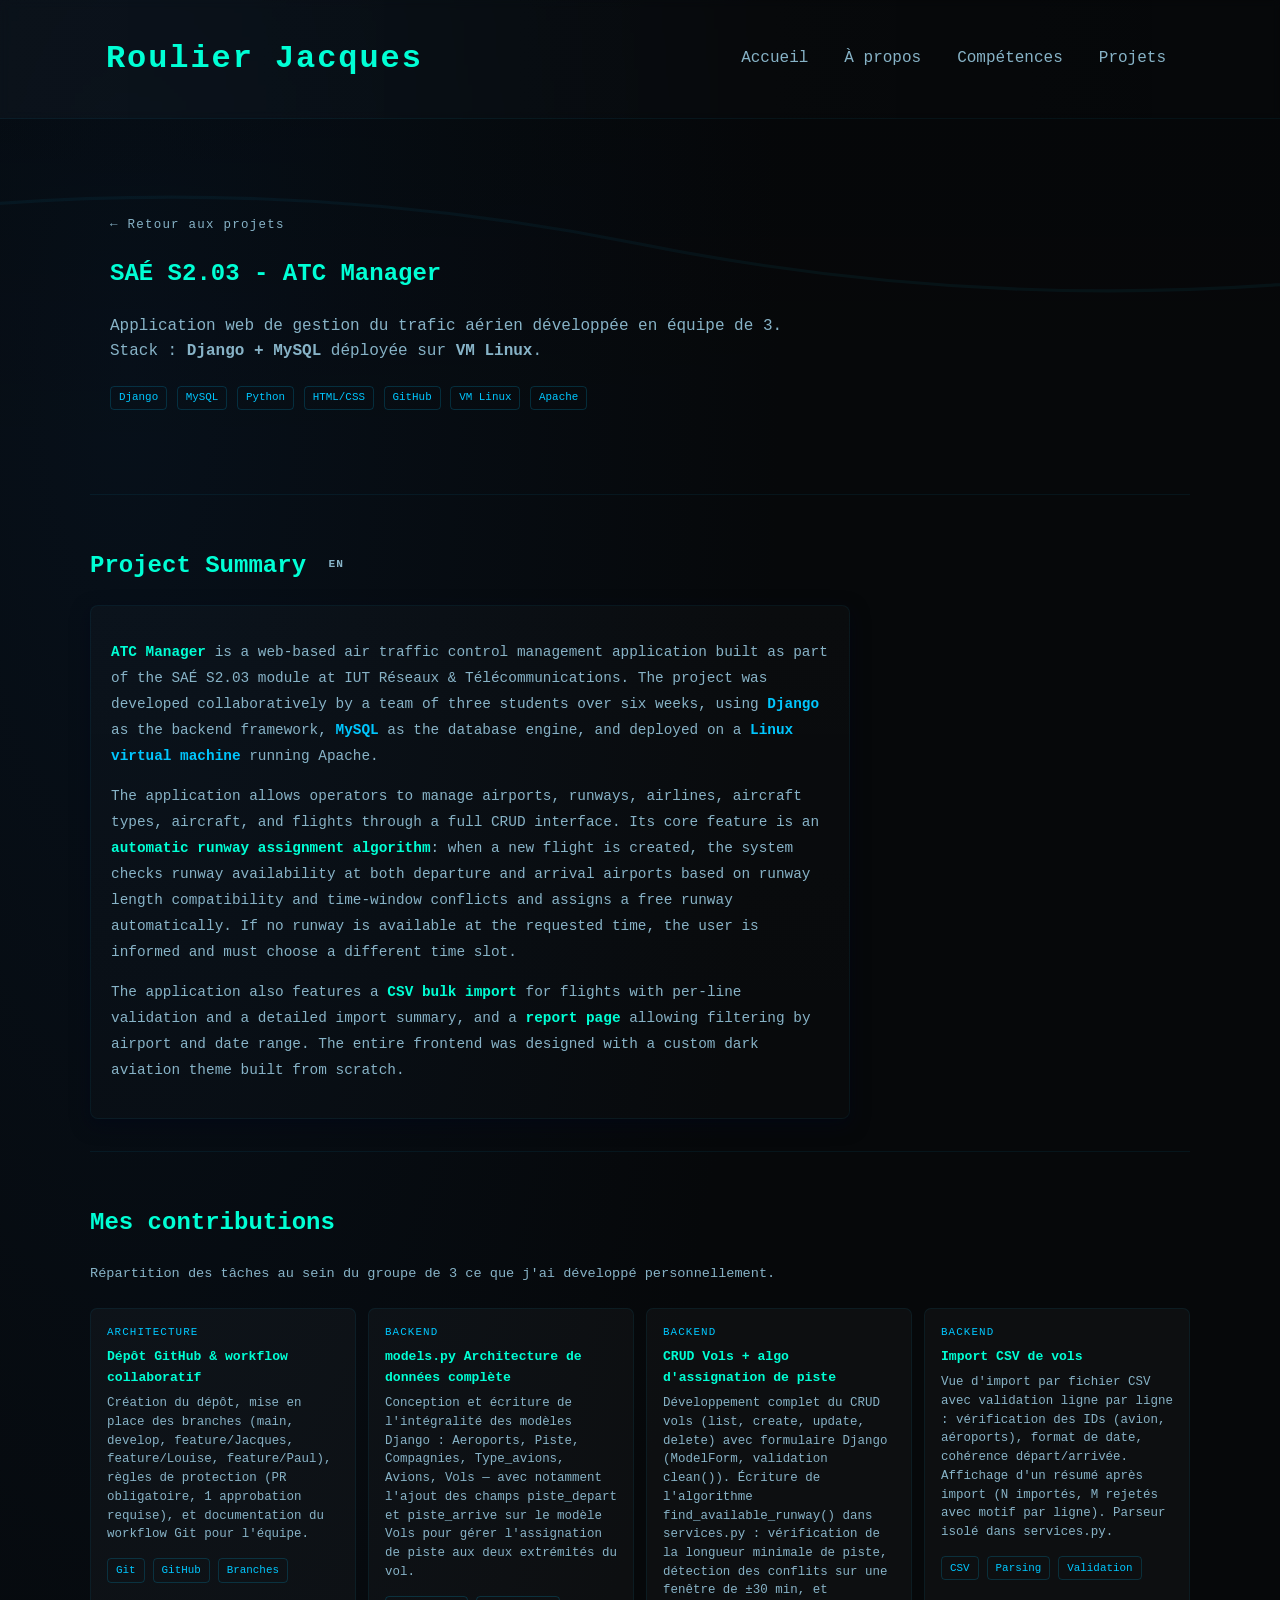
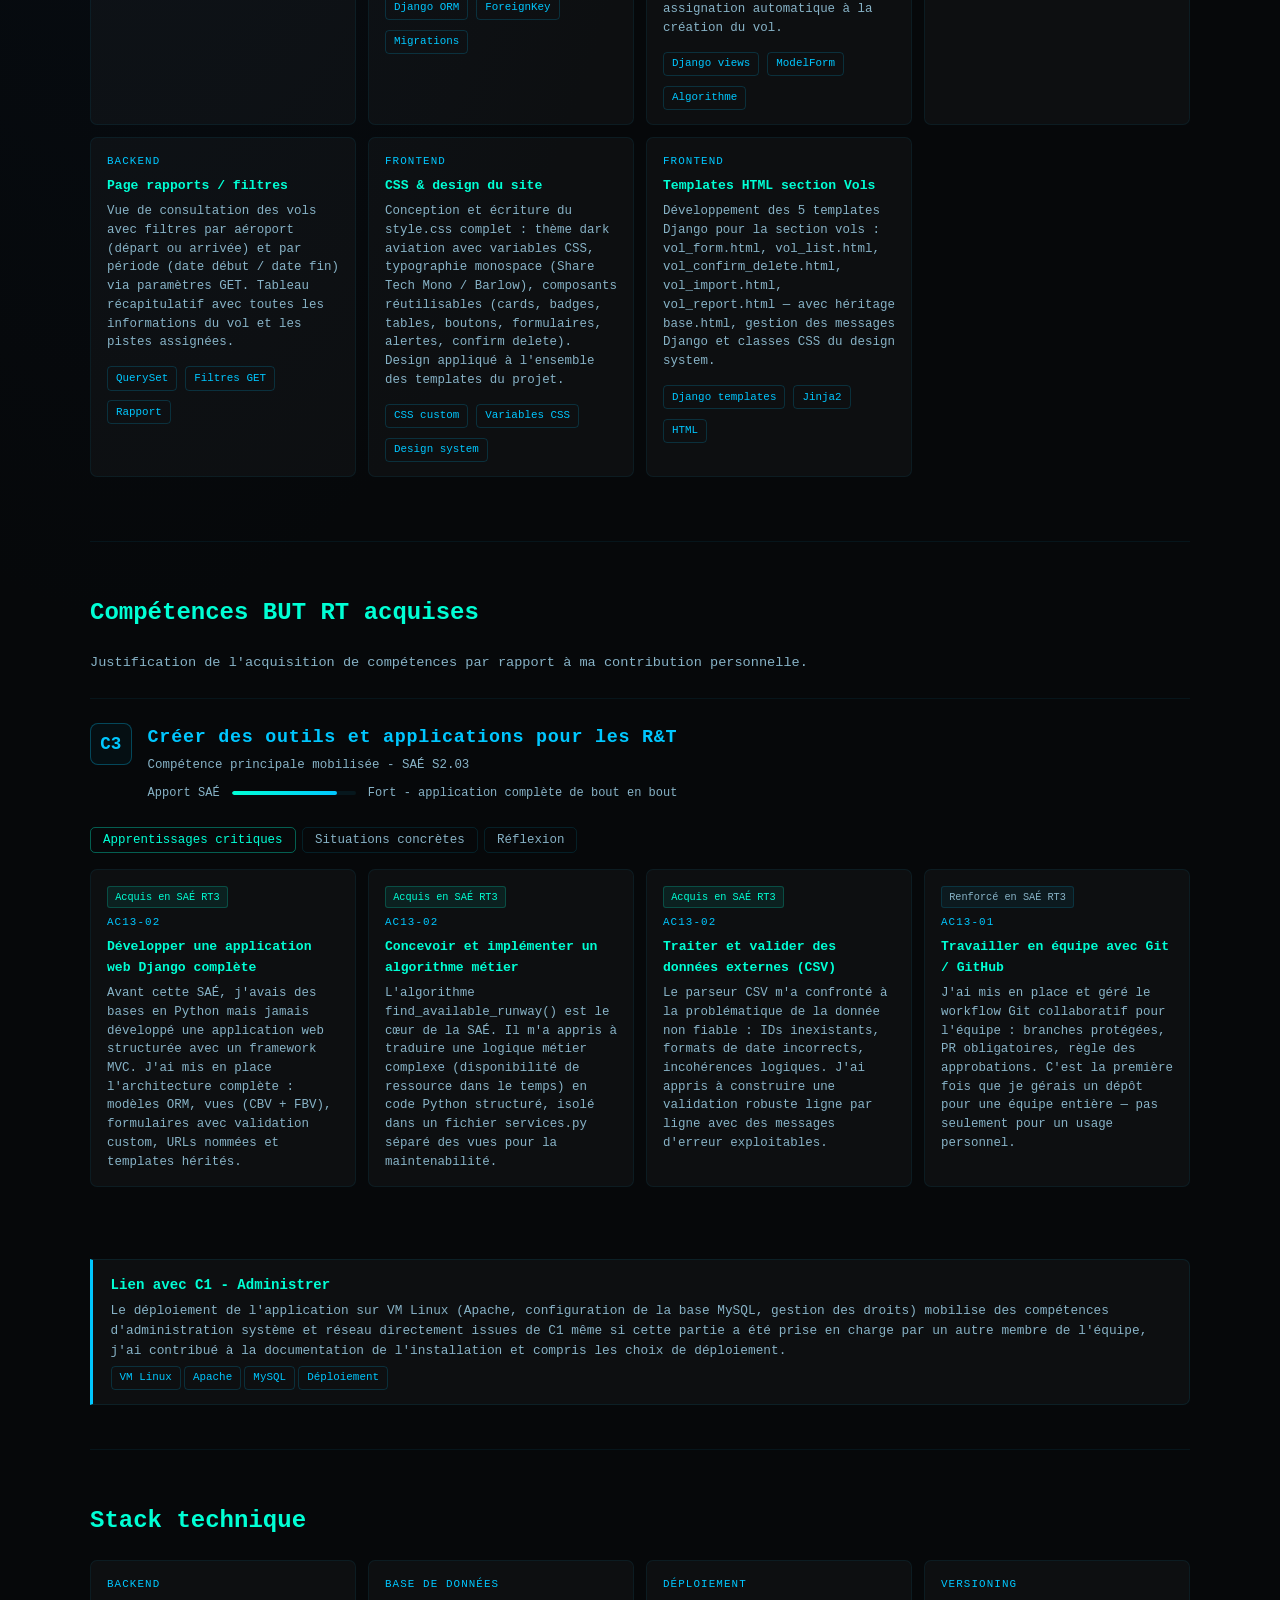
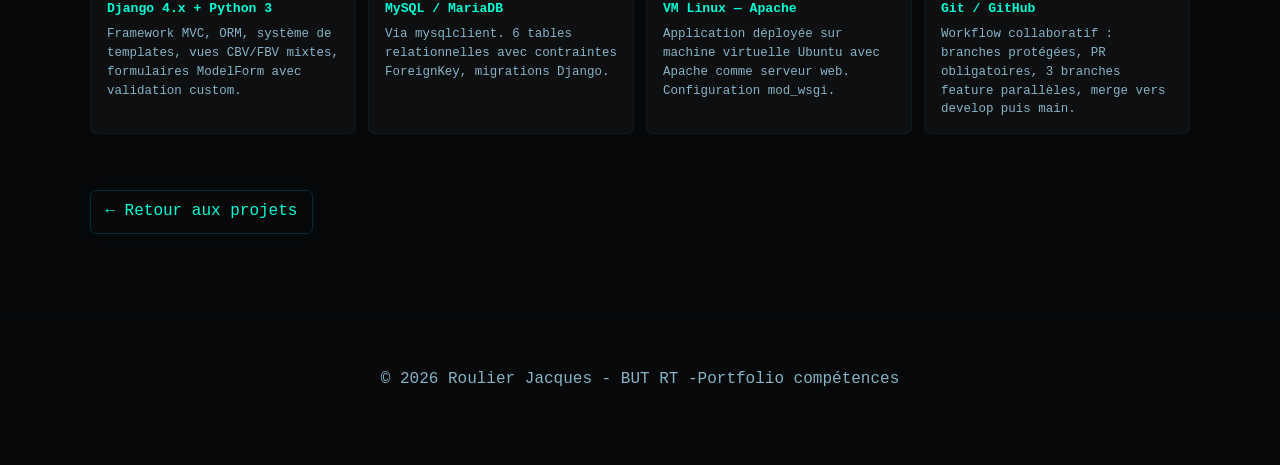
==== commit d8d586e0: "Fix heading format in situation card" ====
--- a/sae2.03.html
+++ b/sae2.03.html
@@ -348,7 +348,7 @@
 
 			<!-- C1 lien -->
 			<div class="situation-card" style="margin-top:1.5rem;">
-				<h4>Lien avec C1 — Administrer</h4>
+				<h4>Lien avec C1 - Administrer</h4>
 				<p>
 					Le déploiement de l'application sur VM Linux (Apache, configuration de la base
 					MySQL, gestion des droits) mobilise des compétences d'administration système
